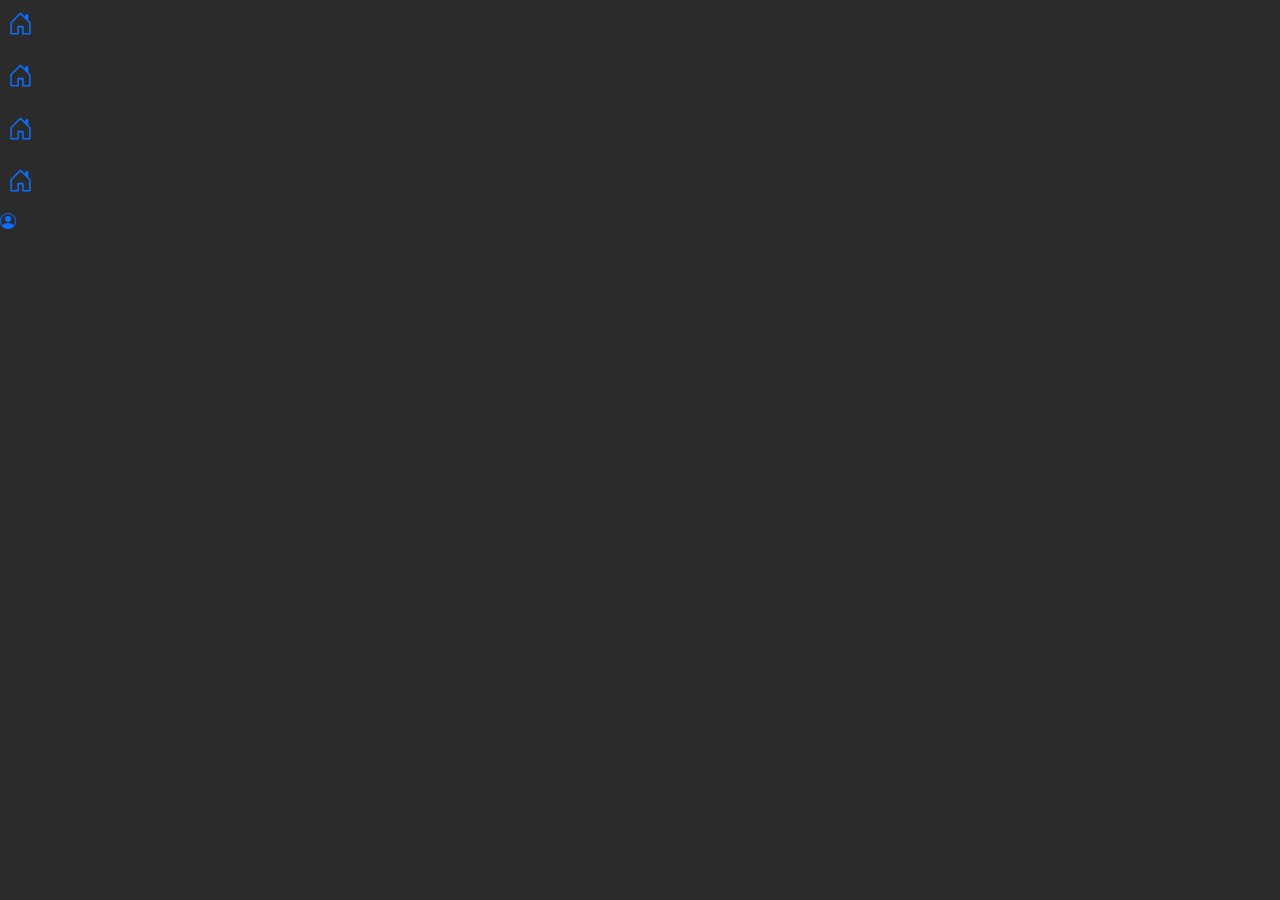
==== index.html @ 6fe33326 "Adicionei a pagina index e pasta assets" ====
<!DOCTYPE html>
<html lang="pt-BR">
<head>
  <meta charset="UTF-8">
  <meta http-equiv="X-UA-Compatible" content="IE=edge">
  <meta name="viewport" content="width=device-width, initial-scale=1.0">
  <title>Document</title>
  <link rel="stylesheet" href="assets/css/bootstrap.min.css" >
  <link rel="stylesheet" href="assets/style.css">
</head>
<body>
  <div class="sidebar">
    <div class="options">
      <div class="options-top">
        <div class="option">
          <a href="#">
            <svg xmlns="http://www.w3.org/2000/svg" width="25" height="25" fill="currentColor" class="bi bi-house-door" viewBox="0 0 16 16">
              <path d="M8.354 1.146a.5.5 0 0 0-.708 0l-6 6A.5.5 0 0 0 1.5 7.5v7a.5.5 0 0 0 .5.5h4.5a.5.5 0 0 0 .5-.5v-4h2v4a.5.5 0 0 0 .5.5H14a.5.5 0 0 0 .5-.5v-7a.5.5 0 0 0-.146-.354L13 5.793V2.5a.5.5 0 0 0-.5-.5h-1a.5.5 0 0 0-.5.5v1.293L8.354 1.146ZM2.5 14V7.707l5.5-5.5 5.5 5.5V14H10v-4a.5.5 0 0 0-.5-.5h-3a.5.5 0 0 0-.5.5v4H2.5Z"/>
            </svg>
          </a>
        </div>
        <div class="option">
          <a href="#">
            <svg xmlns="http://www.w3.org/2000/svg" width="25" height="25" fill="currentColor" class="bi bi-house-door" viewBox="0 0 16 16">
              <path d="M8.354 1.146a.5.5 0 0 0-.708 0l-6 6A.5.5 0 0 0 1.5 7.5v7a.5.5 0 0 0 .5.5h4.5a.5.5 0 0 0 .5-.5v-4h2v4a.5.5 0 0 0 .5.5H14a.5.5 0 0 0 .5-.5v-7a.5.5 0 0 0-.146-.354L13 5.793V2.5a.5.5 0 0 0-.5-.5h-1a.5.5 0 0 0-.5.5v1.293L8.354 1.146ZM2.5 14V7.707l5.5-5.5 5.5 5.5V14H10v-4a.5.5 0 0 0-.5-.5h-3a.5.5 0 0 0-.5.5v4H2.5Z"/>
            </svg>
          </a>
        </div>
        <div class="option">
          <a href="#">
            <svg xmlns="http://www.w3.org/2000/svg" width="25" height="25" fill="currentColor" class="bi bi-house-door" viewBox="0 0 16 16">
              <path d="M8.354 1.146a.5.5 0 0 0-.708 0l-6 6A.5.5 0 0 0 1.5 7.5v7a.5.5 0 0 0 .5.5h4.5a.5.5 0 0 0 .5-.5v-4h2v4a.5.5 0 0 0 .5.5H14a.5.5 0 0 0 .5-.5v-7a.5.5 0 0 0-.146-.354L13 5.793V2.5a.5.5 0 0 0-.5-.5h-1a.5.5 0 0 0-.5.5v1.293L8.354 1.146ZM2.5 14V7.707l5.5-5.5 5.5 5.5V14H10v-4a.5.5 0 0 0-.5-.5h-3a.5.5 0 0 0-.5.5v4H2.5Z"/>
            </svg>
          </a>
        </div>
        <div class="option">
          <a href="#">
            <svg xmlns="http://www.w3.org/2000/svg" width="25" height="25" fill="currentColor" class="bi bi-house-door" viewBox="0 0 16 16">
              <path d="M8.354 1.146a.5.5 0 0 0-.708 0l-6 6A.5.5 0 0 0 1.5 7.5v7a.5.5 0 0 0 .5.5h4.5a.5.5 0 0 0 .5-.5v-4h2v4a.5.5 0 0 0 .5.5H14a.5.5 0 0 0 .5-.5v-7a.5.5 0 0 0-.146-.354L13 5.793V2.5a.5.5 0 0 0-.5-.5h-1a.5.5 0 0 0-.5.5v1.293L8.354 1.146ZM2.5 14V7.707l5.5-5.5 5.5 5.5V14H10v-4a.5.5 0 0 0-.5-.5h-3a.5.5 0 0 0-.5.5v4H2.5Z"/>
            </svg>
          </a>
        </div>
        <div class="bottom">
          <a href="#">
            <svg xmlns="http://www.w3.org/2000/svg" width="16" height="16" fill="currentColor" class="bi bi-person-circle" viewBox="0 0 16 16">
              <path d="M11 6a3 3 0 1 1-6 0 3 3 0 0 1 6 0z"/>
              <path fill-rule="evenodd" d="M0 8a8 8 0 1 1 16 0A8 8 0 0 1 0 8zm8-7a7 7 0 0 0-5.468 11.37C3.242 11.226 4.805 10 8 10s4.757 1.225 5.468 2.37A7 7 0 0 0 8 1z"/>
            </svg>
          </a>
        </div>
      </div>
    </div>
  </div>
</body>
</html>
---- assets/style.css ----
body{
    background-color: rgb(43, 43, 43);
}

.options{
    display: flex;
    flex-direction: column;
}

.options-top{
    display: flex;
    flex-direction: column;
    width: 7rem;
    height: 3rem;
    gap: 1rem;
}

.option a svg{
    margin-left: 0.5rem;
    margin-top: 0.7rem;
}

.bottom{
    display: flex;
    flex-direction: column;
    justify-content: flex-end;
}
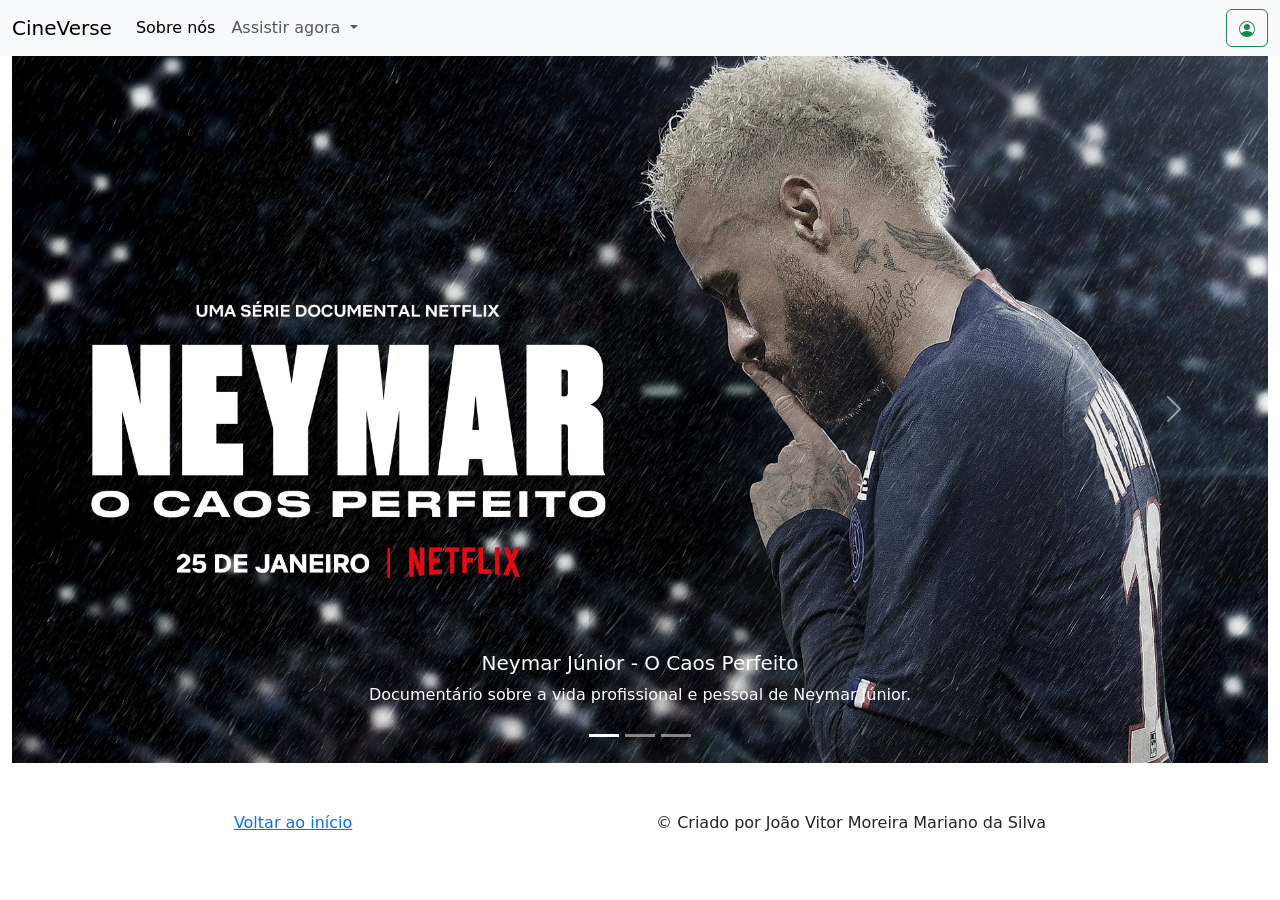
==== commit 4ee643bf: "Adição de navbar, footer, main, pg filmes, series e perfil" ====
--- a/index.html
+++ b/index.html
@@ -1,55 +1,101 @@
-<!DOCTYPE html>
-<html lang="pt-BR">
-<head>
-  <meta charset="UTF-8">
-  <meta http-equiv="X-UA-Compatible" content="IE=edge">
-  <meta name="viewport" content="width=device-width, initial-scale=1.0">
-  <title>Document</title>
-  <link rel="stylesheet" href="assets/css/bootstrap.min.css" >
-  <link rel="stylesheet" href="assets/style.css">
-</head>
-<body>
-  <div class="sidebar">
-    <div class="options">
-      <div class="options-top">
-        <div class="option">
-          <a href="#">
-            <svg xmlns="http://www.w3.org/2000/svg" width="25" height="25" fill="currentColor" class="bi bi-house-door" viewBox="0 0 16 16">
-              <path d="M8.354 1.146a.5.5 0 0 0-.708 0l-6 6A.5.5 0 0 0 1.5 7.5v7a.5.5 0 0 0 .5.5h4.5a.5.5 0 0 0 .5-.5v-4h2v4a.5.5 0 0 0 .5.5H14a.5.5 0 0 0 .5-.5v-7a.5.5 0 0 0-.146-.354L13 5.793V2.5a.5.5 0 0 0-.5-.5h-1a.5.5 0 0 0-.5.5v1.293L8.354 1.146ZM2.5 14V7.707l5.5-5.5 5.5 5.5V14H10v-4a.5.5 0 0 0-.5-.5h-3a.5.5 0 0 0-.5.5v4H2.5Z"/>
-            </svg>
-          </a>
+<!doctype html>
+<html lang="pt-br">
+  <head>
+    <meta charset="utf-8">
+    <meta name="viewport" content="width=device-width, initial-scale=1">
+    <title>CineVerse</title>
+    <link href="https://cdn.jsdelivr.net/npm/bootstrap@5.3.0-alpha2/dist/css/bootstrap.min.css" rel="stylesheet" integrity="sha384-aFq/bzH65dt+w6FI2ooMVUpc+21e0SRygnTpmBvdBgSdnuTN7QbdgL+OapgHtvPp" crossorigin="anonymous">
+  </head>
+  <body>
+    <header>
+      <nav class="navbar navbar-expand-lg bg-body-tertiary">
+        <div class="container-fluid">
+          <a class="navbar-brand" href="index.html">CineVerse</a>
+          <button class="navbar-toggler" type="button" data-bs-toggle="collapse" data-bs-target="#navbarSupportedContent" aria-controls="navbarSupportedContent" aria-expanded="false" aria-label="Toggle navigation">
+            <span class="navbar-toggler-icon"></span>
+          </button>
+          <div class="collapse navbar-collapse" id="navbarSupportedContent">
+            <ul class="navbar-nav me-auto mb-2 mb-lg-0">
+              <li class="nav-item">
+                <a class="nav-link active" aria-current="page" href="#footer">Sobre nós</a>
+              </li>
+              <li class="nav-item dropdown">
+                <a class="nav-link dropdown-toggle" href="#" role="button" data-bs-toggle="dropdown" aria-expanded="false">
+                  Assistir agora
+                </a>
+                <ul class="dropdown-menu">
+                  <li><a class="dropdown-item" href="streaming/filmes.html">Filmes</a></li>
+                  <li><hr class="dropdown-divider"></li>
+                  <li><a class="dropdown-item" href="streaming/series.html">Séries</a></li>
+                </ul>
+              </li>
+            </ul>
+              <a class="btn btn-outline-success" href="perfil/perfil.html">
+                <svg xmlns="http://www.w3.org/2000/svg" width="16" height="16" fill="currentColor" class="bi bi-person-circle" viewBox="0 0 16 16">
+                  <path d="M11 6a3 3 0 1 1-6 0 3 3 0 0 1 6 0z"/>
+                  <path fill-rule="evenodd" d="M0 8a8 8 0 1 1 16 0A8 8 0 0 1 0 8zm8-7a7 7 0 0 0-5.468 11.37C3.242 11.226 4.805 10 8 10s4.757 1.225 5.468 2.37A7 7 0 0 0 8 1z"/>
+                </svg>
+              </a>
+            </form>
+          </div>
         </div>
-        <div class="option">
-          <a href="#">
-            <svg xmlns="http://www.w3.org/2000/svg" width="25" height="25" fill="currentColor" class="bi bi-house-door" viewBox="0 0 16 16">
-              <path d="M8.354 1.146a.5.5 0 0 0-.708 0l-6 6A.5.5 0 0 0 1.5 7.5v7a.5.5 0 0 0 .5.5h4.5a.5.5 0 0 0 .5-.5v-4h2v4a.5.5 0 0 0 .5.5H14a.5.5 0 0 0 .5-.5v-7a.5.5 0 0 0-.146-.354L13 5.793V2.5a.5.5 0 0 0-.5-.5h-1a.5.5 0 0 0-.5.5v1.293L8.354 1.146ZM2.5 14V7.707l5.5-5.5 5.5 5.5V14H10v-4a.5.5 0 0 0-.5-.5h-3a.5.5 0 0 0-.5.5v4H2.5Z"/>
-            </svg>
-          </a>
+      </nav>
+    </header>
+    <main>
+      <section>
+        <div class="container-fluid">
+          <div id="carouselExampleCaptions" class="carousel slide">
+            <div class="carousel-indicators">
+              <button type="button" data-bs-target="#carouselExampleCaptions" data-bs-slide-to="0" class="active" aria-current="true" aria-label="Slide 1"></button>
+              <button type="button" data-bs-target="#carouselExampleCaptions" data-bs-slide-to="1" aria-label="Slide 2"></button>
+              <button type="button" data-bs-target="#carouselExampleCaptions" data-bs-slide-to="2" aria-label="Slide 3"></button>
+            </div>
+            <div class="carousel-inner">
+              <div class="carousel-item active">
+                <img src="assets/img/neymar.png" class="d-block w-100" alt="...">
+                <div class="carousel-caption d-none d-md-block">
+                  <h5>Neymar Júnior - O Caos Perfeito</h5>
+                  <p>Documentário sobre a vida profissional e pessoal de Neymar Júnior.</p>
+                </div>
+              </div>
+              <div class="carousel-item">
+                <img src="assets/img/avengers.jpg" class="d-block w-100" alt="...">
+                <div class="carousel-caption d-none d-md-block">
+                  <h5>Os Vingadores</h5>
+                  <p>Filme da Marvel, onde heróis se juntam para salvar o mundo.</p>
+                </div>
+              </div>
+              <div class="carousel-item">
+                <img src="assets/img/sthings.png" class="d-block w-100" alt="...">
+                <div class="carousel-caption d-none d-md-block">
+                  <h5>Stranger Things</h5>
+                  <p>Série de mistério e universo paralelo.</p>
+                </div>
+              </div>
+            </div>
+            <button class="carousel-control-prev" type="button" data-bs-target="#carouselExampleCaptions" data-bs-slide="prev">
+              <span class="carousel-control-prev-icon" aria-hidden="true"></span>
+              <span class="visually-hidden">Previous</span>
+            </button>
+            <button class="carousel-control-next" type="button" data-bs-target="#carouselExampleCaptions" data-bs-slide="next">
+              <span class="carousel-control-next-icon" aria-hidden="true"></span>
+              <span class="visually-hidden">Next</span>
+            </button>
+          </div>
         </div>
-        <div class="option">
-          <a href="#">
-            <svg xmlns="http://www.w3.org/2000/svg" width="25" height="25" fill="currentColor" class="bi bi-house-door" viewBox="0 0 16 16">
-              <path d="M8.354 1.146a.5.5 0 0 0-.708 0l-6 6A.5.5 0 0 0 1.5 7.5v7a.5.5 0 0 0 .5.5h4.5a.5.5 0 0 0 .5-.5v-4h2v4a.5.5 0 0 0 .5.5H14a.5.5 0 0 0 .5-.5v-7a.5.5 0 0 0-.146-.354L13 5.793V2.5a.5.5 0 0 0-.5-.5h-1a.5.5 0 0 0-.5.5v1.293L8.354 1.146ZM2.5 14V7.707l5.5-5.5 5.5 5.5V14H10v-4a.5.5 0 0 0-.5-.5h-3a.5.5 0 0 0-.5.5v4H2.5Z"/>
-            </svg>
-          </a>
+      </section>
+      <section>
+        
+      </section>
+    </main>
+    <footer class="mt-5" id="footer">
+        <div class="container d-flex justify-content-around">
+          <p class="float-right">
+            <a href="index.html">Voltar ao início</a>
+          </p>
+          <p>© Criado por João Vitor Moreira Mariano da Silva</p>
         </div>
-        <div class="option">
-          <a href="#">
-            <svg xmlns="http://www.w3.org/2000/svg" width="25" height="25" fill="currentColor" class="bi bi-house-door" viewBox="0 0 16 16">
-              <path d="M8.354 1.146a.5.5 0 0 0-.708 0l-6 6A.5.5 0 0 0 1.5 7.5v7a.5.5 0 0 0 .5.5h4.5a.5.5 0 0 0 .5-.5v-4h2v4a.5.5 0 0 0 .5.5H14a.5.5 0 0 0 .5-.5v-7a.5.5 0 0 0-.146-.354L13 5.793V2.5a.5.5 0 0 0-.5-.5h-1a.5.5 0 0 0-.5.5v1.293L8.354 1.146ZM2.5 14V7.707l5.5-5.5 5.5 5.5V14H10v-4a.5.5 0 0 0-.5-.5h-3a.5.5 0 0 0-.5.5v4H2.5Z"/>
-            </svg>
-          </a>
-        </div>
-        <div class="bottom">
-          <a href="#">
-            <svg xmlns="http://www.w3.org/2000/svg" width="16" height="16" fill="currentColor" class="bi bi-person-circle" viewBox="0 0 16 16">
-              <path d="M11 6a3 3 0 1 1-6 0 3 3 0 0 1 6 0z"/>
-              <path fill-rule="evenodd" d="M0 8a8 8 0 1 1 16 0A8 8 0 0 1 0 8zm8-7a7 7 0 0 0-5.468 11.37C3.242 11.226 4.805 10 8 10s4.757 1.225 5.468 2.37A7 7 0 0 0 8 1z"/>
-            </svg>
-          </a>
-        </div>
-      </div>
-    </div>
-  </div>
-</body>
-</html>+    </footer>
+    <script src="https://cdn.jsdelivr.net/npm/bootstrap@5.3.0-alpha2/dist/js/bootstrap.bundle.min.js" integrity="sha384-qKXV1j0HvMUeCBQ+QVp7JcfGl760yU08IQ+GpUo5hlbpg51QRiuqHAJz8+BrxE/N" crossorigin="anonymous"></script>
+  </body>
+</html>
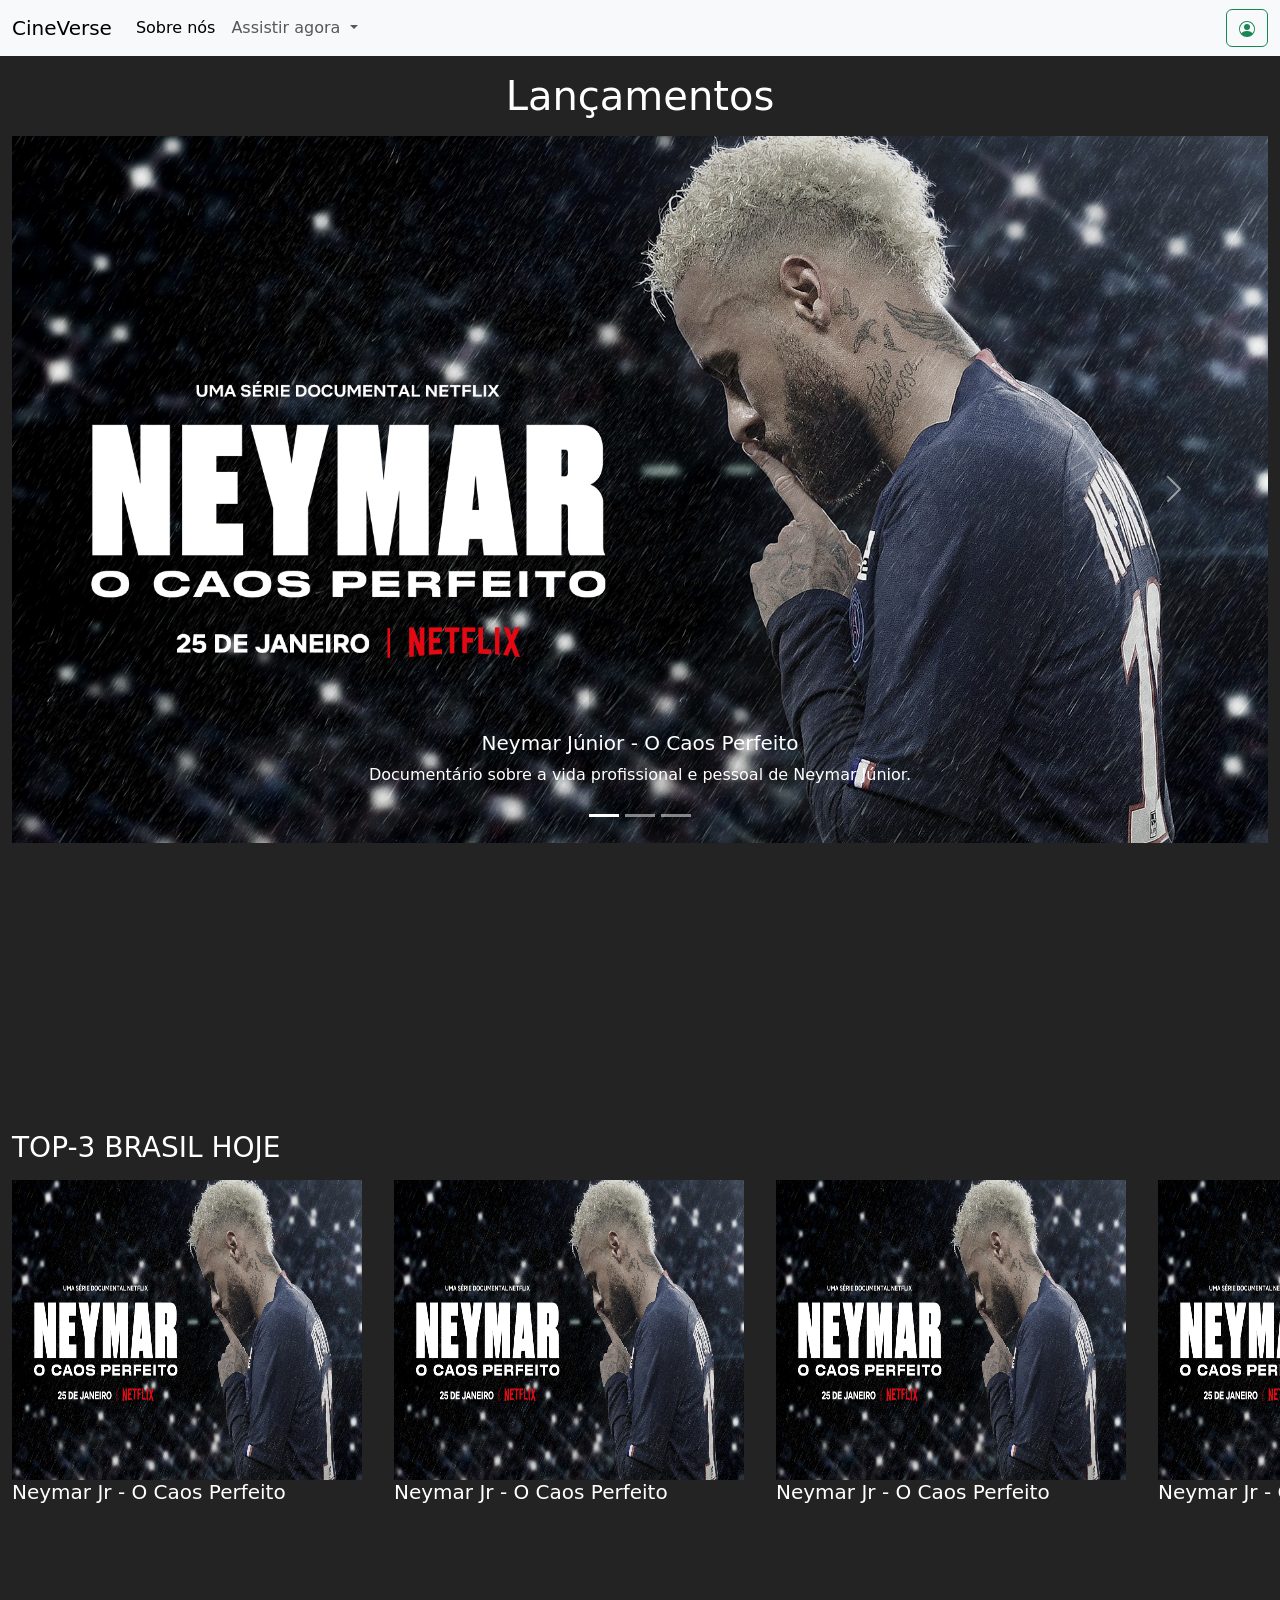
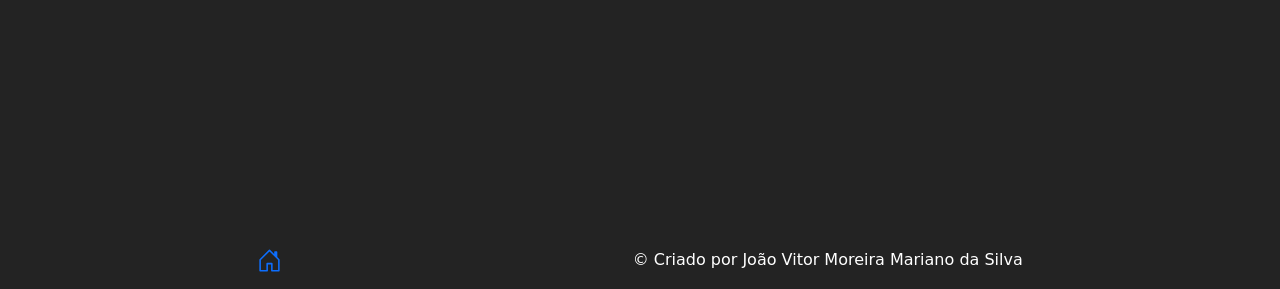
==== commit 6a3e6820: "Faltando apenas modal de visualização do filme ou série" ====
--- a/index.html
+++ b/index.html
@@ -4,13 +4,15 @@
     <meta charset="utf-8">
     <meta name="viewport" content="width=device-width, initial-scale=1">
     <title>CineVerse</title>
+    <link rel="stylesheet" href="assets/style.css">
     <link href="https://cdn.jsdelivr.net/npm/bootstrap@5.3.0-alpha2/dist/css/bootstrap.min.css" rel="stylesheet" integrity="sha384-aFq/bzH65dt+w6FI2ooMVUpc+21e0SRygnTpmBvdBgSdnuTN7QbdgL+OapgHtvPp" crossorigin="anonymous">
   </head>
   <body>
+    <div class="background">
     <header>
       <nav class="navbar navbar-expand-lg bg-body-tertiary">
         <div class="container-fluid">
-          <a class="navbar-brand" href="index.html">CineVerse</a>
+          <a class=" navbar-brand" href="index.html">CineVerse</a>
           <button class="navbar-toggler" type="button" data-bs-toggle="collapse" data-bs-target="#navbarSupportedContent" aria-controls="navbarSupportedContent" aria-expanded="false" aria-label="Toggle navigation">
             <span class="navbar-toggler-icon"></span>
           </button>
@@ -24,9 +26,7 @@
                   Assistir agora
                 </a>
                 <ul class="dropdown-menu">
-                  <li><a class="dropdown-item" href="streaming/filmes.html">Filmes</a></li>
-                  <li><hr class="dropdown-divider"></li>
-                  <li><a class="dropdown-item" href="streaming/series.html">Séries</a></li>
+                  <li><a class="dropdown-item" href="#assistir">Catálogo</a></li>
                 </ul>
               </li>
             </ul>
@@ -44,7 +44,8 @@
     <main>
       <section>
         <div class="container-fluid">
-          <div id="carouselExampleCaptions" class="carousel slide">
+          <h1 class="mt-3 titlelanc">Lançamentos</h1>
+          <div id="carouselExampleCaptions" class=" mt-3 carousel slide">
             <div class="carousel-indicators">
               <button type="button" data-bs-target="#carouselExampleCaptions" data-bs-slide-to="0" class="active" aria-current="true" aria-label="Slide 1"></button>
               <button type="button" data-bs-target="#carouselExampleCaptions" data-bs-slide-to="1" aria-label="Slide 2"></button>
@@ -82,20 +83,80 @@
               <span class="visually-hidden">Next</span>
             </button>
           </div>
-        </div>
       </section>
-      <section>
-        
-      </section>
-    </main>
-    <footer class="mt-5" id="footer">
-        <div class="container d-flex justify-content-around">
-          <p class="float-right">
-            <a href="index.html">Voltar ao início</a>
-          </p>
-          <p>© Criado por João Vitor Moreira Mariano da Silva</p>
-        </div>
-    </footer>
+      <br>
+      <br>
+      <br>
+      <br>
+      <br>
+      <br>
+      <br>
+      <br>
+      <br>
+      <br>
+      <div class="container-fluid">
+        <section id="assistir">
+          <h3 class="mt-5 topbrtxt">TOP-3 BRASIL HOJE</h3>
+            <div class="mt-3 topbr">
+              <div class="element">
+                  <a href="#">
+                    <img src="assets/img/neymar.png">
+                  </a>
+                  <h5 class="topbrtxtlink">Neymar Jr - O Caos Perfeito</h5> 
+              </div>
+              <div class="element">
+                  <a href="#">
+                    <img src="assets/img/neymar.png">
+                  </a>
+                  <h5 class="topbrtxtlink">Neymar Jr - O Caos Perfeito</h5> 
+                </div>
+                <div class="element">
+                  <a href="#">
+                    <img src="assets/img/neymar.png">
+                  </a>
+                  <h5 class="topbrtxtlink">Neymar Jr - O Caos Perfeito</h5> 
+              </div>
+              <div class="element">
+                  <a href="#">
+                    <img src="assets/img/neymar.png">
+                  </a>
+                  <h5 class="topbrtxtlink">Neymar Jr - O Caos Perfeito</h5> 
+                </div>
+                <div class="element">
+                  <a href="#">
+                    <img src="assets/img/neymar.png">
+                  </a>
+                  <h5 class="topbrtxtlink">Neymar Jr - O Caos Perfeito</h5> 
+                </div>
+            </div>
+        </section>
+      </main>
+      <br>
+      <br>
+      <br>
+      <br>
+      <br>
+      <br>
+      <br>
+      <br>
+      <br>
+      <br>
+      <br>
+      <br>
+      <footer class="mt-5" id="footer">
+          <div class="container d-flex justify-content-around">
+            <p class="float-right">
+              <a href="index.html">
+                <svg xmlns="http://www.w3.org/2000/svg" width="25" height="25" fill="currentColor" class="bi bi-house-door" viewBox="0 0 16 16">
+                  <path d="M8.354 1.146a.5.5 0 0 0-.708 0l-6 6A.5.5 0 0 0 1.5 7.5v7a.5.5 0 0 0 .5.5h4.5a.5.5 0 0 0 .5-.5v-4h2v4a.5.5 0 0 0 .5.5H14a.5.5 0 0 0 .5-.5v-7a.5.5 0 0 0-.146-.354L13 5.793V2.5a.5.5 0 0 0-.5-.5h-1a.5.5 0 0 0-.5.5v1.293L8.354 1.146ZM2.5 14V7.707l5.5-5.5 5.5 5.5V14H10v-4a.5.5 0 0 0-.5-.5h-3a.5.5 0 0 0-.5.5v4H2.5Z"/>
+                </svg>
+              </a>
+            </p>
+            <p>© Criado por João Vitor Moreira Mariano da Silva</p>
+          </div>
+        </footer>
+      </div>
+  </div>
     <script src="https://cdn.jsdelivr.net/npm/bootstrap@5.3.0-alpha2/dist/js/bootstrap.bundle.min.js" integrity="sha384-qKXV1j0HvMUeCBQ+QVp7JcfGl760yU08IQ+GpUo5hlbpg51QRiuqHAJz8+BrxE/N" crossorigin="anonymous"></script>
   </body>
 </html>
--- a/assets/style.css
+++ b/assets/style.css
@@ -0,0 +1,39 @@
+p{
+    color: rgb(255, 255, 255);
+}
+
+.background{
+    background-color: rgb(35, 35, 35);
+}
+
+.titlelanc{
+    text-align: center;
+    color: rgb(255, 255, 255);
+}
+
+.cornavbar{
+    background-color: rgb(35, 35, 35);
+}
+
+.topbrtxt{
+    color: rgb(255, 255, 255);
+    text-align: start;
+}
+
+.topbr{
+    display: flex;
+    flex-direction: row;
+    justify-content: flex-start;
+    gap: 2rem;
+}
+
+.element img{
+    width: 350px;
+    height: 300px;
+}
+
+.topbrtxtlink{
+    color: rgb(255, 255, 255);
+    text-align: start;
+    text-decoration: none;
+}
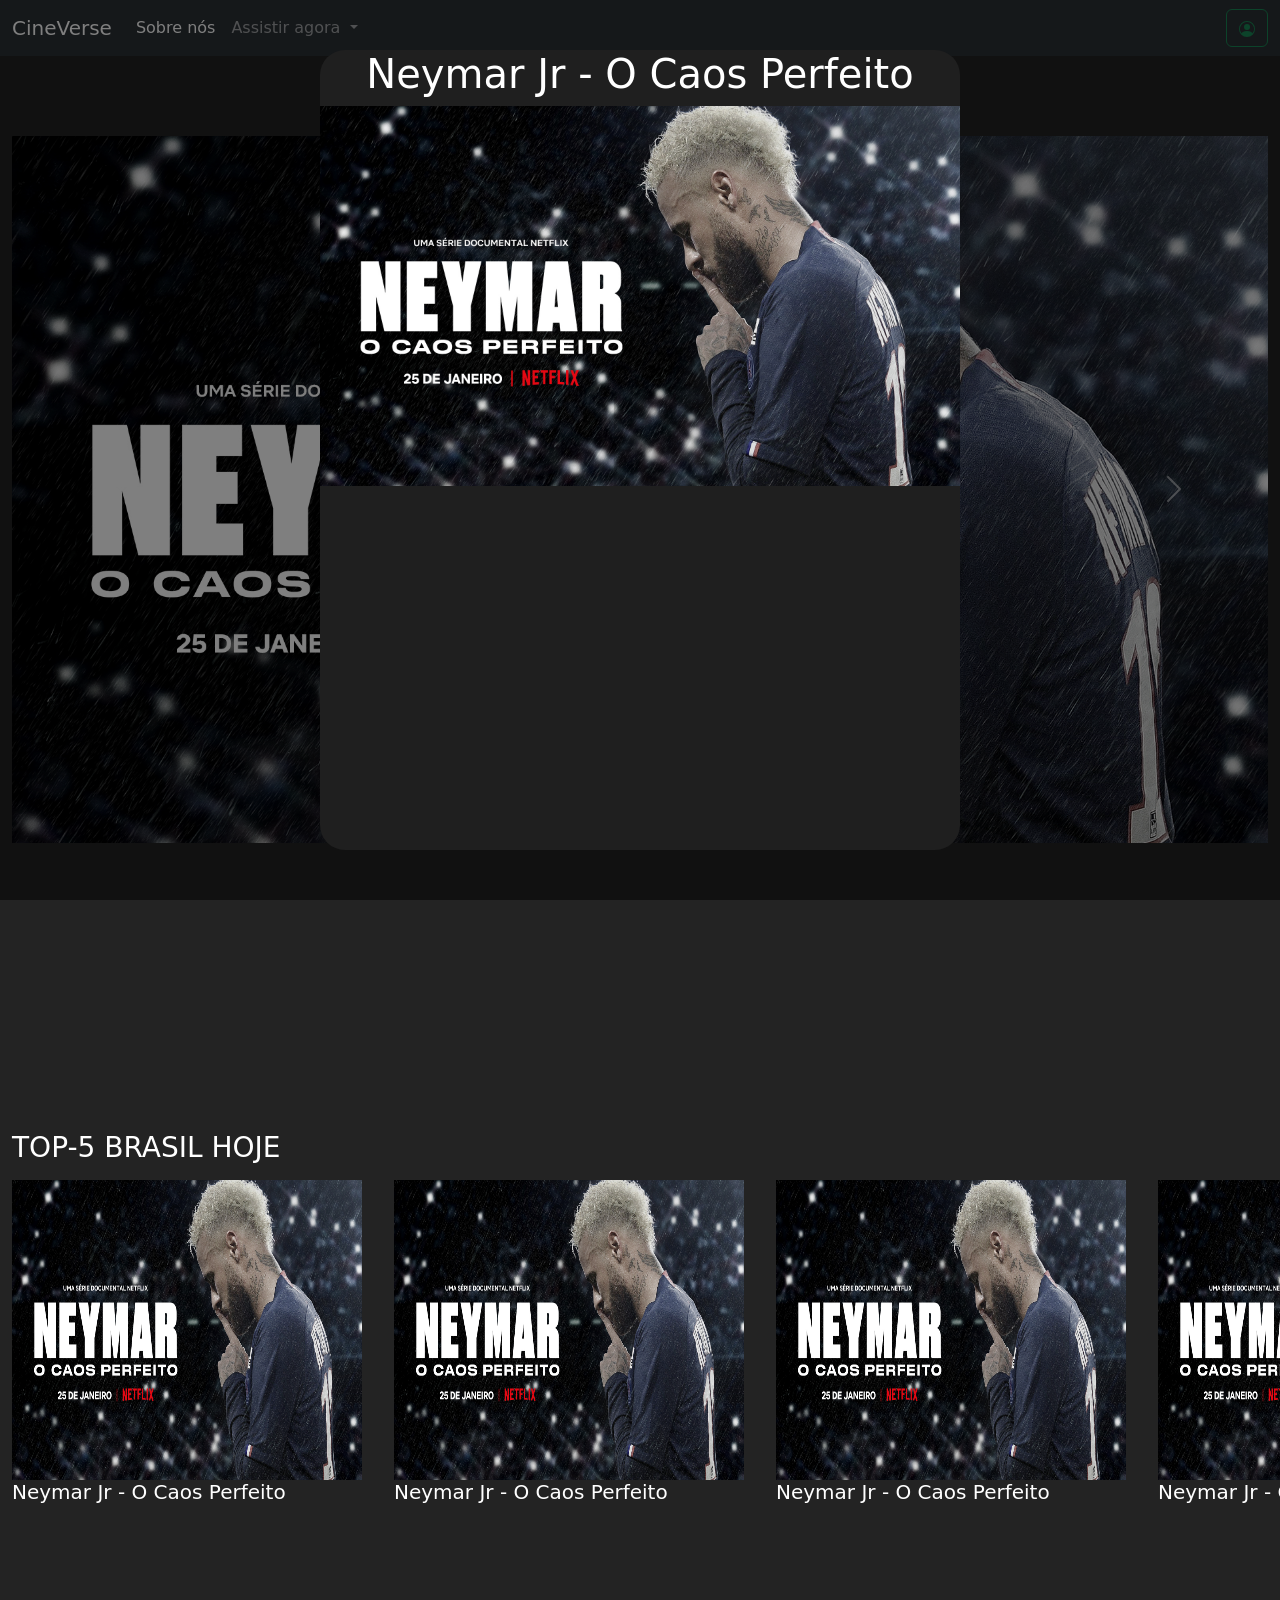
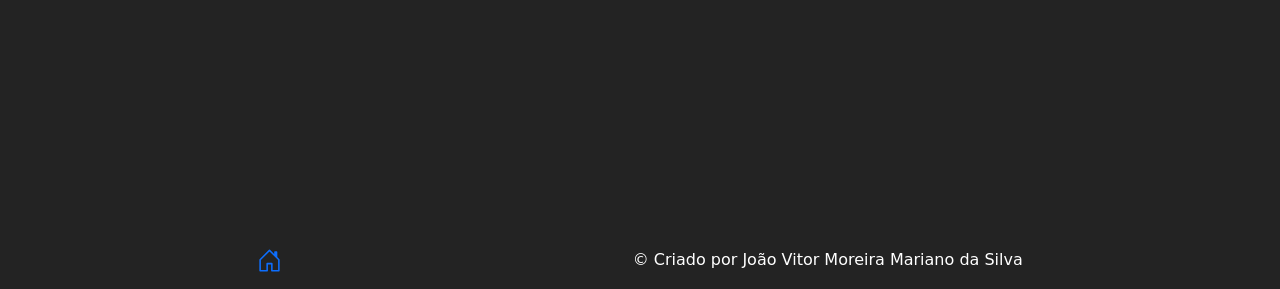
==== commit f5c94e0a: "Finalizar modal" ====
--- a/index.html
+++ b/index.html
@@ -10,7 +10,7 @@
   <body>
     <div class="background">
     <header>
-      <nav class="navbar navbar-expand-lg bg-body-tertiary">
+      <nav class="navbar navbar-expand-lg bg-body-tertiary" data-bs-theme="dark">
         <div class="container-fluid">
           <a class=" navbar-brand" href="index.html">CineVerse</a>
           <button class="navbar-toggler" type="button" data-bs-toggle="collapse" data-bs-target="#navbarSupportedContent" aria-controls="navbarSupportedContent" aria-expanded="false" aria-label="Toggle navigation">
@@ -96,7 +96,7 @@
       <br>
       <div class="container-fluid">
         <section id="assistir">
-          <h3 class="mt-5 topbrtxt">TOP-3 BRASIL HOJE</h3>
+          <h3 class="mt-5 topbrtxt">TOP-5 BRASIL HOJE</h3>
             <div class="mt-3 topbr">
               <div class="element">
                   <a href="#">
@@ -155,6 +155,12 @@
             <p>© Criado por João Vitor Moreira Mariano da Silva</p>
           </div>
         </footer>
+        <div id="modal-container" class="modalcontainer">
+          <div class="content-modal">
+            <h1 class="titlemodal">Neymar Jr - O Caos Perfeito</h1>
+            <img class="img-modal" src="assets/img/neymar.png">
+          </div>
+        </div>
       </div>
   </div>
     <script src="https://cdn.jsdelivr.net/npm/bootstrap@5.3.0-alpha2/dist/js/bootstrap.bundle.min.js" integrity="sha384-qKXV1j0HvMUeCBQ+QVp7JcfGl760yU08IQ+GpUo5hlbpg51QRiuqHAJz8+BrxE/N" crossorigin="anonymous"></script>
--- a/assets/style.css
+++ b/assets/style.css
@@ -36,4 +36,38 @@
     color: rgb(255, 255, 255);
     text-align: start;
     text-decoration: none;
+}
+
+.modalcontainer{
+    width: 100vw;
+    height: 100vh;
+    background-color: rgba(0,0,0,.5);
+    position: fixed;
+    top: 0px;
+    left: 0px;
+    z-index: 999;
+    display: flex;
+    justify-content: center;
+    align-items: center;
+}
+
+.content-modal{
+    width: 40rem;
+    height: 50rem;
+    color: rgb(255, 255, 255);
+    background-color: rgb(31, 31, 31);
+    position: relative;
+    top: 0;
+    left: 0;
+    border-radius: 25px;
+    z-index: 9999;
+}
+
+.titlemodal{
+    text-align: center;
+}
+
+.img-modal{
+    width: 100%;
+    height: 380px;
 }
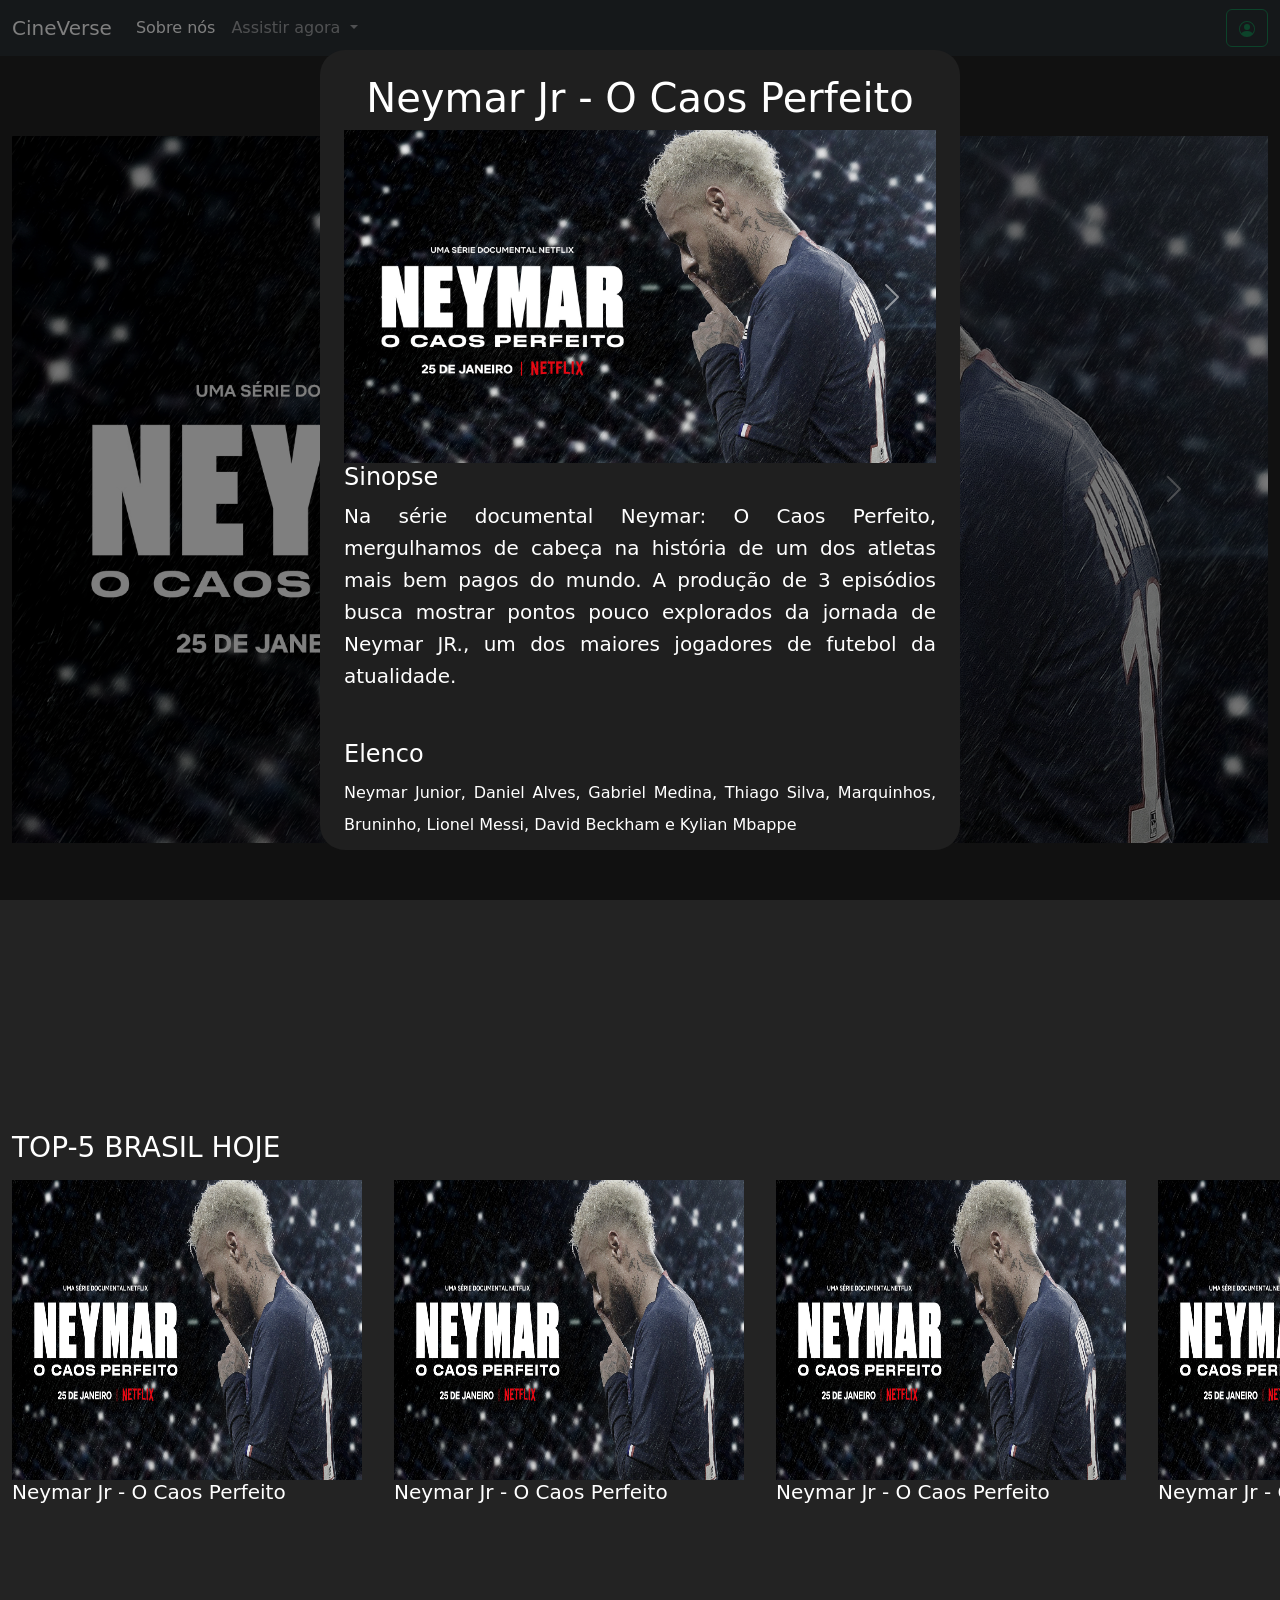
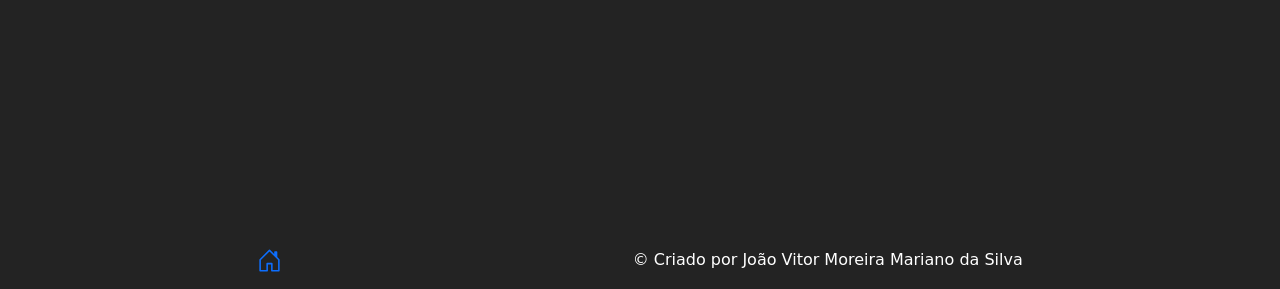
==== commit 2480be48: "finalizar animação js" ====
--- a/index.html
+++ b/index.html
@@ -111,7 +111,7 @@
                   <h5 class="topbrtxtlink">Neymar Jr - O Caos Perfeito</h5> 
                 </div>
                 <div class="element">
-                  <a href="#">
+                  <a class="click" href="#">
                     <img src="assets/img/neymar.png">
                   </a>
                   <h5 class="topbrtxtlink">Neymar Jr - O Caos Perfeito</h5> 
@@ -158,11 +158,43 @@
         <div id="modal-container" class="modalcontainer">
           <div class="content-modal">
             <h1 class="titlemodal">Neymar Jr - O Caos Perfeito</h1>
-            <img class="img-modal" src="assets/img/neymar.png">
+            <div id="carouselExample" class="carousel slide">
+              <div class="carousel-inner">
+                <div class="carousel-item active">
+                  <img src="assets/img/neymar.png" class="d-block w-100" alt="...">
+                </div>
+                <div class="carousel-item">
+                  <iframe width="592" height="333" src="https://www.youtube.com/embed/4p9bs8Loxuw" title="YouTube video player" frameborder="0" allow="accelerometer; autoplay; clipboard-write; encrypted-media; gyroscope; picture-in-picture; web-share" allowfullscreen></iframe>
+                </div>
+              </div>
+              <button class="carousel-control-prev" type="button" data-bs-target="#carouselExample" data-bs-slide="prev">
+                <span class="carousel-control-prev-icon" aria-hidden="true"></span>
+                <span class="visually-hidden">Previous</span>
+              </button>
+              <button class="carousel-control-next" type="button" data-bs-target="#carouselExample" data-bs-slide="next">
+                <span class="carousel-control-next-icon" aria-hidden="true"></span>
+                <span class="visually-hidden">Next</span>
+              </button>
+            </div>
+            <h4>Sinopse</h4>
+            <h5 class="sinopse-modal">Na série documental Neymar: O Caos Perfeito, mergulhamos de cabeça na história de um dos atletas mais bem pagos do mundo. A produção de 3 episódios busca mostrar pontos pouco explorados da jornada de Neymar JR., um dos maiores jogadores de futebol da atualidade.</h5>
+            <h4 class="mt-5">Elenco</h4>
+            <h6 class="sinopse-modal">Neymar Junior, Daniel Alves, Gabriel Medina, Thiago Silva, Marquinhos, Bruninho, Lionel Messi, David Beckham e Kylian Mbappe</h6>
           </div>
         </div>
       </div>
   </div>
+  <script>
+    function iniciomodal(modalid) {
+      const modal = document.getElementById(modalid);
+      console.log(modal);
+      modal.classList.add('mostrar')
+    }
+    const img = document.querySelector('.click');
+    img.addEventListener('click', function(){
+      iniciomodal('modal-container')
+    })
+  </script>
     <script src="https://cdn.jsdelivr.net/npm/bootstrap@5.3.0-alpha2/dist/js/bootstrap.bundle.min.js" integrity="sha384-qKXV1j0HvMUeCBQ+QVp7JcfGl760yU08IQ+GpUo5hlbpg51QRiuqHAJz8+BrxE/N" crossorigin="anonymous"></script>
   </body>
 </html>
--- a/assets/style.css
+++ b/assets/style.css
@@ -57,6 +57,7 @@
     color: rgb(255, 255, 255);
     background-color: rgb(31, 31, 31);
     position: relative;
+    padding: 1.5rem;
     top: 0;
     left: 0;
     border-radius: 25px;
@@ -70,4 +71,11 @@
 .img-modal{
     width: 100%;
     height: 380px;
+}
+
+.sinopse-modal{
+    margin-top: .5rem;
+    font-weight: 400;
+    text-align: justify;
+    line-height: 2rem;
 }
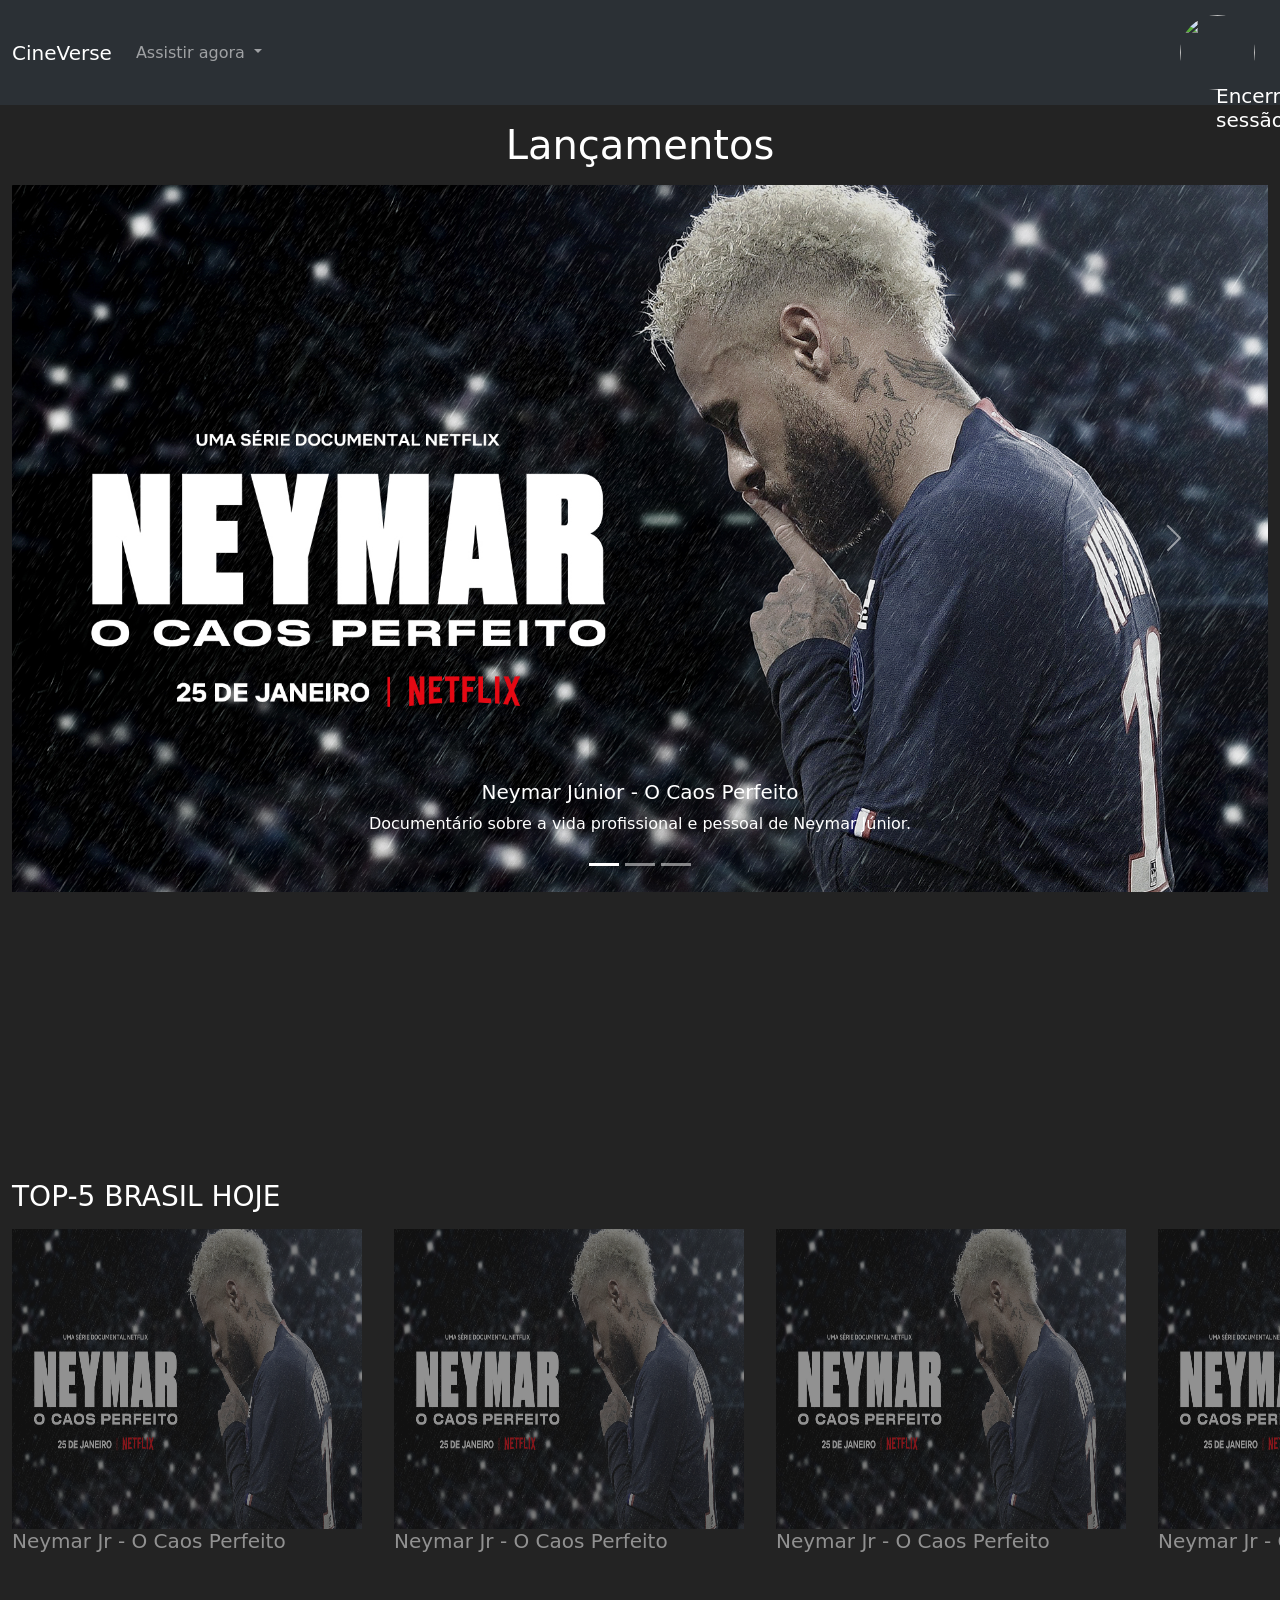
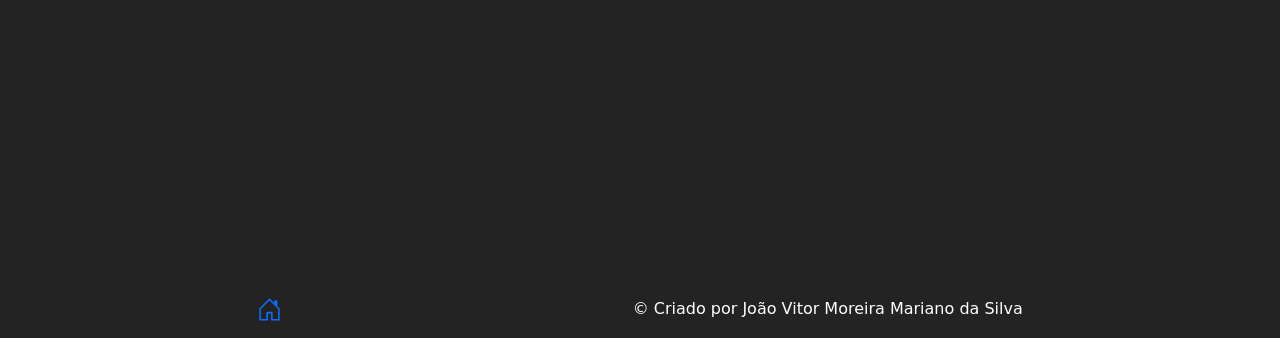
==== commit 833dc0cd: "Finaliar botão encerrar sessão" ====
--- a/index.html
+++ b/index.html
@@ -9,7 +9,7 @@
   </head>
   <body>
     <div class="background">
-    <header>
+    <header id="header">
       <nav class="navbar navbar-expand-lg bg-body-tertiary" data-bs-theme="dark">
         <div class="container-fluid">
           <a class=" navbar-brand" href="index.html">CineVerse</a>
@@ -18,9 +18,6 @@
           </button>
           <div class="collapse navbar-collapse" id="navbarSupportedContent">
             <ul class="navbar-nav me-auto mb-2 mb-lg-0">
-              <li class="nav-item">
-                <a class="nav-link active" aria-current="page" href="#footer">Sobre nós</a>
-              </li>
               <li class="nav-item dropdown">
                 <a class="nav-link dropdown-toggle" href="#" role="button" data-bs-toggle="dropdown" aria-expanded="false">
                   Assistir agora
@@ -30,14 +27,14 @@
                 </ul>
               </li>
             </ul>
-              <a class="btn btn-outline-success" href="perfil/perfil.html">
+              <a class="perfil btn btn-outline-success" href="perfil/perfil.html">
                 <svg xmlns="http://www.w3.org/2000/svg" width="16" height="16" fill="currentColor" class="bi bi-person-circle" viewBox="0 0 16 16">
                   <path d="M11 6a3 3 0 1 1-6 0 3 3 0 0 1 6 0z"/>
                   <path fill-rule="evenodd" d="M0 8a8 8 0 1 1 16 0A8 8 0 0 1 0 8zm8-7a7 7 0 0 0-5.468 11.37C3.242 11.226 4.805 10 8 10s4.757 1.225 5.468 2.37A7 7 0 0 0 8 1z"/>
                 </svg>
               </a>
-            </form>
-          </div>
+              <h5 class="exit">Encerrar sessão</h5>
+            </div>
         </div>
       </nav>
     </header>
@@ -97,37 +94,27 @@
       <div class="container-fluid">
         <section id="assistir">
           <h3 class="mt-5 topbrtxt">TOP-5 BRASIL HOJE</h3>
-            <div class="mt-3 topbr">
-              <div class="element">
-                  <a href="#">
-                    <img src="assets/img/neymar.png">
-                  </a>
+            <div class="mt-3 topbr"> 
+              <div id="open-modal" class="element">
+                  <img src="assets/img/neymar.png">
                   <h5 class="topbrtxtlink">Neymar Jr - O Caos Perfeito</h5> 
               </div>
-              <div class="element">
-                  <a href="#">
+              <div id="open-modal2" class="element">
+                  <img src="assets/img/neymar.png">
+                  <h5 class="topbrtxtlink">Neymar Jr - O Caos Perfeito</h5>
+              </div>
+              <div id="open-modal3" class="element">
                     <img src="assets/img/neymar.png">
-                  </a>
-                  <h5 class="topbrtxtlink">Neymar Jr - O Caos Perfeito</h5> 
-                </div>
-                <div class="element">
-                  <a class="click" href="#">
-                    <img src="assets/img/neymar.png">
-                  </a>
                   <h5 class="topbrtxtlink">Neymar Jr - O Caos Perfeito</h5> 
               </div>
-              <div class="element">
-                  <a href="#">
-                    <img src="assets/img/neymar.png">
-                  </a>
+              <div id="open-modal4" class="element">
+                  <img src="assets/img/neymar.png">
                   <h5 class="topbrtxtlink">Neymar Jr - O Caos Perfeito</h5> 
-                </div>
-                <div class="element">
-                  <a href="#">
-                    <img src="assets/img/neymar.png">
-                  </a>
+              </div>
+              <div id="open-modal5" class="element">
+                  <img src="assets/img/neymar.png">
                   <h5 class="topbrtxtlink">Neymar Jr - O Caos Perfeito</h5> 
-                </div>
+              </div>
             </div>
         </section>
       </main>
@@ -146,7 +133,7 @@
       <footer class="mt-5" id="footer">
           <div class="container d-flex justify-content-around">
             <p class="float-right">
-              <a href="index.html">
+              <a href="#header">
                 <svg xmlns="http://www.w3.org/2000/svg" width="25" height="25" fill="currentColor" class="bi bi-house-door" viewBox="0 0 16 16">
                   <path d="M8.354 1.146a.5.5 0 0 0-.708 0l-6 6A.5.5 0 0 0 1.5 7.5v7a.5.5 0 0 0 .5.5h4.5a.5.5 0 0 0 .5-.5v-4h2v4a.5.5 0 0 0 .5.5H14a.5.5 0 0 0 .5-.5v-7a.5.5 0 0 0-.146-.354L13 5.793V2.5a.5.5 0 0 0-.5-.5h-1a.5.5 0 0 0-.5.5v1.293L8.354 1.146ZM2.5 14V7.707l5.5-5.5 5.5 5.5V14H10v-4a.5.5 0 0 0-.5-.5h-3a.5.5 0 0 0-.5.5v4H2.5Z"/>
                 </svg>
@@ -155,8 +142,9 @@
             <p>© Criado por João Vitor Moreira Mariano da Silva</p>
           </div>
         </footer>
-        <div id="modal-container" class="modalcontainer">
-          <div class="content-modal">
+        <div class="modalcontainer">
+          <div id="content-modal">
+            <button id="close-modal">X</button>
             <h1 class="titlemodal">Neymar Jr - O Caos Perfeito</h1>
             <div id="carouselExample" class="carousel slide">
               <div class="carousel-inner">
@@ -184,17 +172,7 @@
         </div>
       </div>
   </div>
-  <script>
-    function iniciomodal(modalid) {
-      const modal = document.getElementById(modalid);
-      console.log(modal);
-      modal.classList.add('mostrar')
-    }
-    const img = document.querySelector('.click');
-    img.addEventListener('click', function(){
-      iniciomodal('modal-container')
-    })
-  </script>
+    <script src="assets/main.js" defer></script>
     <script src="https://cdn.jsdelivr.net/npm/bootstrap@5.3.0-alpha2/dist/js/bootstrap.bundle.min.js" integrity="sha384-qKXV1j0HvMUeCBQ+QVp7JcfGl760yU08IQ+GpUo5hlbpg51QRiuqHAJz8+BrxE/N" crossorigin="anonymous"></script>
   </body>
 </html>
--- a/assets/style.css
+++ b/assets/style.css
@@ -4,6 +4,27 @@
 
 .background{
     background-color: rgb(35, 35, 35);
+}
+
+.nav-link img{
+    width: 50px;
+    height: 50px;
+}
+
+.perfil img{
+    width: 75px;
+    height: 75px;
+    border-radius: 50px;
+}
+
+.exit{
+    color: #fff;
+    font-weight: 400;
+    cursor: pointer;
+    position: absolute;
+    top: 80%;
+    left: 95%;
+    transform: translate(-80% -95%);
 }
 
 .titlelanc{
@@ -38,7 +59,9 @@
     text-decoration: none;
 }
 
+
 .modalcontainer{
+    display: none;
     width: 100vw;
     height: 100vh;
     background-color: rgba(0,0,0,.5);
@@ -46,12 +69,12 @@
     top: 0px;
     left: 0px;
     z-index: 999;
-    display: flex;
     justify-content: center;
     align-items: center;
 }
 
-.content-modal{
+#content-modal{
+    display: none;
     width: 40rem;
     height: 50rem;
     color: rgb(255, 255, 255);
@@ -62,6 +85,35 @@
     left: 0;
     border-radius: 25px;
     z-index: 9999;
+}
+
+#open-modal, #open-modal2, #open-modal3, #open-modal4, #open-modal5{
+    cursor: pointer;
+    opacity: 0.5;
+    transition: 0.4s;
+}
+
+#open-modal:hover, #open-modal2:hover, #open-modal3:hover, #open-modal4:hover, #open-modal5:hover{
+    opacity: 5;
+}
+
+#close-modal{
+    background-color: #505050;
+    padding: .3rem 0.9rem;
+    color: #fff;
+    border: none;
+    border-radius: .5rem;
+    cursor: pointer;
+    opacity: 0.9;
+    font-size: 1rem;
+    position: relative;
+    left: 100%;
+    top: -5%;
+    transition: 0.4s;
+}
+
+#close-modal:hover{
+    opacity: 2.3;
 }
 
 .titlemodal{
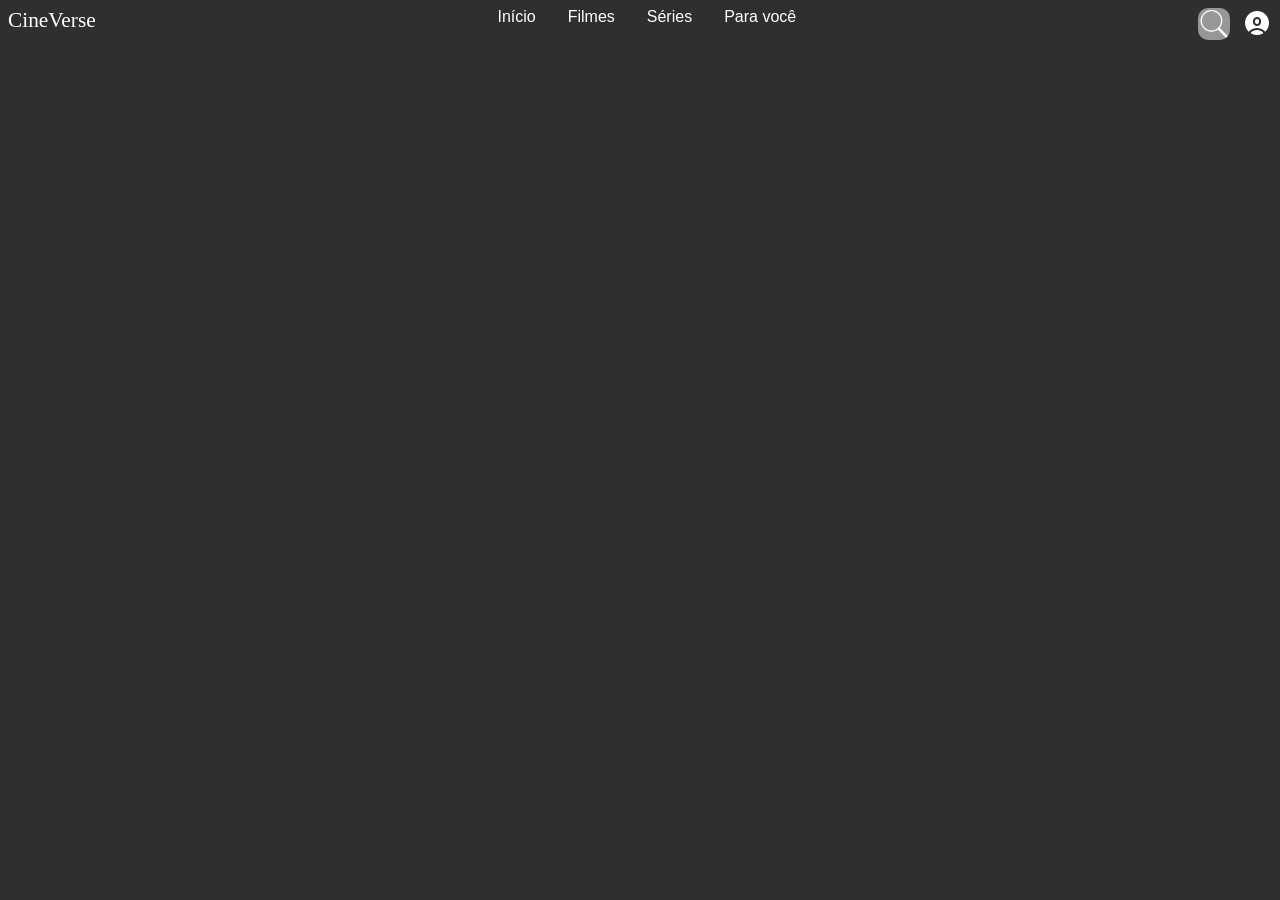
==== commit 2adc82c8: "Navbar estruturada" ====
--- a/index.html
+++ b/index.html
@@ -1,178 +1,39 @@
-<!doctype html>
+<!DOCTYPE html>
 <html lang="pt-br">
-  <head>
-    <meta charset="utf-8">
-    <meta name="viewport" content="width=device-width, initial-scale=1">
+<head>
+    <meta charset="UTF-8">
+    <meta name="viewport" content="width=device-width, initial-scale=1.0">
+    <link rel="stylesheet" href="assets/style.css">
     <title>CineVerse</title>
-    <link rel="stylesheet" href="assets/style.css">
-    <link href="https://cdn.jsdelivr.net/npm/bootstrap@5.3.0-alpha2/dist/css/bootstrap.min.css" rel="stylesheet" integrity="sha384-aFq/bzH65dt+w6FI2ooMVUpc+21e0SRygnTpmBvdBgSdnuTN7QbdgL+OapgHtvPp" crossorigin="anonymous">
-  </head>
-  <body>
-    <div class="background">
-    <header id="header">
-      <nav class="navbar navbar-expand-lg bg-body-tertiary" data-bs-theme="dark">
-        <div class="container-fluid">
-          <a class=" navbar-brand" href="index.html">CineVerse</a>
-          <button class="navbar-toggler" type="button" data-bs-toggle="collapse" data-bs-target="#navbarSupportedContent" aria-controls="navbarSupportedContent" aria-expanded="false" aria-label="Toggle navigation">
-            <span class="navbar-toggler-icon"></span>
-          </button>
-          <div class="collapse navbar-collapse" id="navbarSupportedContent">
-            <ul class="navbar-nav me-auto mb-2 mb-lg-0">
-              <li class="nav-item dropdown">
-                <a class="nav-link dropdown-toggle" href="#" role="button" data-bs-toggle="dropdown" aria-expanded="false">
-                  Assistir agora
+</head>
+<body>
+    <nav>
+        <div class="content">
+            <a href="#" class="leftnav">CineVerse</a>
+            <div class="midnav">
+                <a href="#">Início</a>
+                <a href="#">Filmes</a>
+                <a href="#">Séries</a>
+                <a href="#">Para você</a>
+            </div>
+            <div class="rightnav">
+                <a href="#" class="search">
+                    <img class="imgsearch" src="assets/img/icons/search.png" alt="Pesquisar">
                 </a>
-                <ul class="dropdown-menu">
-                  <li><a class="dropdown-item" href="#assistir">Catálogo</a></li>
-                </ul>
-              </li>
-            </ul>
-              <a class="perfil btn btn-outline-success" href="perfil/perfil.html">
-                <svg xmlns="http://www.w3.org/2000/svg" width="16" height="16" fill="currentColor" class="bi bi-person-circle" viewBox="0 0 16 16">
-                  <path d="M11 6a3 3 0 1 1-6 0 3 3 0 0 1 6 0z"/>
-                  <path fill-rule="evenodd" d="M0 8a8 8 0 1 1 16 0A8 8 0 0 1 0 8zm8-7a7 7 0 0 0-5.468 11.37C3.242 11.226 4.805 10 8 10s4.757 1.225 5.468 2.37A7 7 0 0 0 8 1z"/>
-                </svg>
-              </a>
-              <h5 class="exit">Encerrar sessão</h5>
+                <a href="#" class="profile">
+                    <img src="assets/img/icons/profile.png" alt="Meu perfil">
+                </a>
             </div>
         </div>
-      </nav>
+    </nav>
+    <header>
+
     </header>
     <main>
-      <section>
-        <div class="container-fluid">
-          <h1 class="mt-3 titlelanc">Lançamentos</h1>
-          <div id="carouselExampleCaptions" class=" mt-3 carousel slide">
-            <div class="carousel-indicators">
-              <button type="button" data-bs-target="#carouselExampleCaptions" data-bs-slide-to="0" class="active" aria-current="true" aria-label="Slide 1"></button>
-              <button type="button" data-bs-target="#carouselExampleCaptions" data-bs-slide-to="1" aria-label="Slide 2"></button>
-              <button type="button" data-bs-target="#carouselExampleCaptions" data-bs-slide-to="2" aria-label="Slide 3"></button>
-            </div>
-            <div class="carousel-inner">
-              <div class="carousel-item active">
-                <img src="assets/img/neymar.png" class="d-block w-100" alt="...">
-                <div class="carousel-caption d-none d-md-block">
-                  <h5>Neymar Júnior - O Caos Perfeito</h5>
-                  <p>Documentário sobre a vida profissional e pessoal de Neymar Júnior.</p>
-                </div>
-              </div>
-              <div class="carousel-item">
-                <img src="assets/img/avengers.jpg" class="d-block w-100" alt="...">
-                <div class="carousel-caption d-none d-md-block">
-                  <h5>Os Vingadores</h5>
-                  <p>Filme da Marvel, onde heróis se juntam para salvar o mundo.</p>
-                </div>
-              </div>
-              <div class="carousel-item">
-                <img src="assets/img/sthings.png" class="d-block w-100" alt="...">
-                <div class="carousel-caption d-none d-md-block">
-                  <h5>Stranger Things</h5>
-                  <p>Série de mistério e universo paralelo.</p>
-                </div>
-              </div>
-            </div>
-            <button class="carousel-control-prev" type="button" data-bs-target="#carouselExampleCaptions" data-bs-slide="prev">
-              <span class="carousel-control-prev-icon" aria-hidden="true"></span>
-              <span class="visually-hidden">Previous</span>
-            </button>
-            <button class="carousel-control-next" type="button" data-bs-target="#carouselExampleCaptions" data-bs-slide="next">
-              <span class="carousel-control-next-icon" aria-hidden="true"></span>
-              <span class="visually-hidden">Next</span>
-            </button>
-          </div>
-      </section>
-      <br>
-      <br>
-      <br>
-      <br>
-      <br>
-      <br>
-      <br>
-      <br>
-      <br>
-      <br>
-      <div class="container-fluid">
-        <section id="assistir">
-          <h3 class="mt-5 topbrtxt">TOP-5 BRASIL HOJE</h3>
-            <div class="mt-3 topbr"> 
-              <div id="open-modal" class="element">
-                  <img src="assets/img/neymar.png">
-                  <h5 class="topbrtxtlink">Neymar Jr - O Caos Perfeito</h5> 
-              </div>
-              <div id="open-modal2" class="element">
-                  <img src="assets/img/neymar.png">
-                  <h5 class="topbrtxtlink">Neymar Jr - O Caos Perfeito</h5>
-              </div>
-              <div id="open-modal3" class="element">
-                    <img src="assets/img/neymar.png">
-                  <h5 class="topbrtxtlink">Neymar Jr - O Caos Perfeito</h5> 
-              </div>
-              <div id="open-modal4" class="element">
-                  <img src="assets/img/neymar.png">
-                  <h5 class="topbrtxtlink">Neymar Jr - O Caos Perfeito</h5> 
-              </div>
-              <div id="open-modal5" class="element">
-                  <img src="assets/img/neymar.png">
-                  <h5 class="topbrtxtlink">Neymar Jr - O Caos Perfeito</h5> 
-              </div>
-            </div>
-        </section>
-      </main>
-      <br>
-      <br>
-      <br>
-      <br>
-      <br>
-      <br>
-      <br>
-      <br>
-      <br>
-      <br>
-      <br>
-      <br>
-      <footer class="mt-5" id="footer">
-          <div class="container d-flex justify-content-around">
-            <p class="float-right">
-              <a href="#header">
-                <svg xmlns="http://www.w3.org/2000/svg" width="25" height="25" fill="currentColor" class="bi bi-house-door" viewBox="0 0 16 16">
-                  <path d="M8.354 1.146a.5.5 0 0 0-.708 0l-6 6A.5.5 0 0 0 1.5 7.5v7a.5.5 0 0 0 .5.5h4.5a.5.5 0 0 0 .5-.5v-4h2v4a.5.5 0 0 0 .5.5H14a.5.5 0 0 0 .5-.5v-7a.5.5 0 0 0-.146-.354L13 5.793V2.5a.5.5 0 0 0-.5-.5h-1a.5.5 0 0 0-.5.5v1.293L8.354 1.146ZM2.5 14V7.707l5.5-5.5 5.5 5.5V14H10v-4a.5.5 0 0 0-.5-.5h-3a.5.5 0 0 0-.5.5v4H2.5Z"/>
-                </svg>
-              </a>
-            </p>
-            <p>© Criado por João Vitor Moreira Mariano da Silva</p>
-          </div>
-        </footer>
-        <div class="modalcontainer">
-          <div id="content-modal">
-            <button id="close-modal">X</button>
-            <h1 class="titlemodal">Neymar Jr - O Caos Perfeito</h1>
-            <div id="carouselExample" class="carousel slide">
-              <div class="carousel-inner">
-                <div class="carousel-item active">
-                  <img src="assets/img/neymar.png" class="d-block w-100" alt="...">
-                </div>
-                <div class="carousel-item">
-                  <iframe width="592" height="333" src="https://www.youtube.com/embed/4p9bs8Loxuw" title="YouTube video player" frameborder="0" allow="accelerometer; autoplay; clipboard-write; encrypted-media; gyroscope; picture-in-picture; web-share" allowfullscreen></iframe>
-                </div>
-              </div>
-              <button class="carousel-control-prev" type="button" data-bs-target="#carouselExample" data-bs-slide="prev">
-                <span class="carousel-control-prev-icon" aria-hidden="true"></span>
-                <span class="visually-hidden">Previous</span>
-              </button>
-              <button class="carousel-control-next" type="button" data-bs-target="#carouselExample" data-bs-slide="next">
-                <span class="carousel-control-next-icon" aria-hidden="true"></span>
-                <span class="visually-hidden">Next</span>
-              </button>
-            </div>
-            <h4>Sinopse</h4>
-            <h5 class="sinopse-modal">Na série documental Neymar: O Caos Perfeito, mergulhamos de cabeça na história de um dos atletas mais bem pagos do mundo. A produção de 3 episódios busca mostrar pontos pouco explorados da jornada de Neymar JR., um dos maiores jogadores de futebol da atualidade.</h5>
-            <h4 class="mt-5">Elenco</h4>
-            <h6 class="sinopse-modal">Neymar Junior, Daniel Alves, Gabriel Medina, Thiago Silva, Marquinhos, Bruninho, Lionel Messi, David Beckham e Kylian Mbappe</h6>
-          </div>
-        </div>
-      </div>
-  </div>
-    <script src="assets/main.js" defer></script>
-    <script src="https://cdn.jsdelivr.net/npm/bootstrap@5.3.0-alpha2/dist/js/bootstrap.bundle.min.js" integrity="sha384-qKXV1j0HvMUeCBQ+QVp7JcfGl760yU08IQ+GpUo5hlbpg51QRiuqHAJz8+BrxE/N" crossorigin="anonymous"></script>
-  </body>
-</html>
+
+    </main>
+    <footer>
+
+    </footer>
+</body>
+</html>
--- a/assets/style.css
+++ b/assets/style.css
@@ -1,133 +1,46 @@
-p{
-    color: rgb(255, 255, 255);
+/* propriedades gerais */
+*{
+    font-family: Arial, Helvetica, sans-serif;
+    font-size: 12pt;
+    color: #ffff;
 }
+body{
+    background-color: #302f2f;
+}
+a{
+    text-decoration: none;
+}
+/* fim propriedades gerais */
 
-.background{
-    background-color: rgb(35, 35, 35);
-}
-
-.nav-link img{
-    width: 50px;
-    height: 50px;
-}
-
-.perfil img{
-    width: 75px;
-    height: 75px;
-    border-radius: 50px;
-}
-
-.exit{
-    color: #fff;
-    font-weight: 400;
-    cursor: pointer;
-    position: absolute;
-    top: 80%;
-    left: 95%;
-    transform: translate(-80% -95%);
-}
-
-.titlelanc{
-    text-align: center;
-    color: rgb(255, 255, 255);
-}
-
-.cornavbar{
-    background-color: rgb(35, 35, 35);
-}
-
-.topbrtxt{
-    color: rgb(255, 255, 255);
-    text-align: start;
-}
-
-.topbr{
+/*propriedades navbar*/
+.content{
     display: flex;
     flex-direction: row;
-    justify-content: flex-start;
+    justify-content: space-between;
+}
+.leftnav{
+    font-family: Vintage;
+    font-size: 16pt;
+}
+.midnav{
+    display: flex;
+    flex-direction: row;
     gap: 2rem;
 }
+.rightnav{
+    display: flex;
+    flex-direction: row;
+    gap: .75rem;
+}
+.search{
+    display: flex;
+    flex-direction: row;
 
-.element img{
-    width: 350px;
-    height: 300px;
 }
-
-.topbrtxtlink{
-    color: rgb(255, 255, 255);
-    text-align: start;
-    text-decoration: none;
+.imgsearch{
+    width: 2rem;
+    height: 2rem;
+    background-color: #979797;
+    border-radius: 10px;
 }
-
-
-.modalcontainer{
-    display: none;
-    width: 100vw;
-    height: 100vh;
-    background-color: rgba(0,0,0,.5);
-    position: fixed;
-    top: 0px;
-    left: 0px;
-    z-index: 999;
-    justify-content: center;
-    align-items: center;
-}
-
-#content-modal{
-    display: none;
-    width: 40rem;
-    height: 50rem;
-    color: rgb(255, 255, 255);
-    background-color: rgb(31, 31, 31);
-    position: relative;
-    padding: 1.5rem;
-    top: 0;
-    left: 0;
-    border-radius: 25px;
-    z-index: 9999;
-}
-
-#open-modal, #open-modal2, #open-modal3, #open-modal4, #open-modal5{
-    cursor: pointer;
-    opacity: 0.5;
-    transition: 0.4s;
-}
-
-#open-modal:hover, #open-modal2:hover, #open-modal3:hover, #open-modal4:hover, #open-modal5:hover{
-    opacity: 5;
-}
-
-#close-modal{
-    background-color: #505050;
-    padding: .3rem 0.9rem;
-    color: #fff;
-    border: none;
-    border-radius: .5rem;
-    cursor: pointer;
-    opacity: 0.9;
-    font-size: 1rem;
-    position: relative;
-    left: 100%;
-    top: -5%;
-    transition: 0.4s;
-}
-
-#close-modal:hover{
-    opacity: 2.3;
-}
-
-.titlemodal{
-    text-align: center;
-}
-
-.img-modal{
-    width: 100%;
-    height: 380px;
-}
-
-.sinopse-modal{
-    margin-top: .5rem;
-    font-weight: 400;
-    text-align: justify;
-    line-height: 2rem;
-}+/*fim propriedades navbar*/
